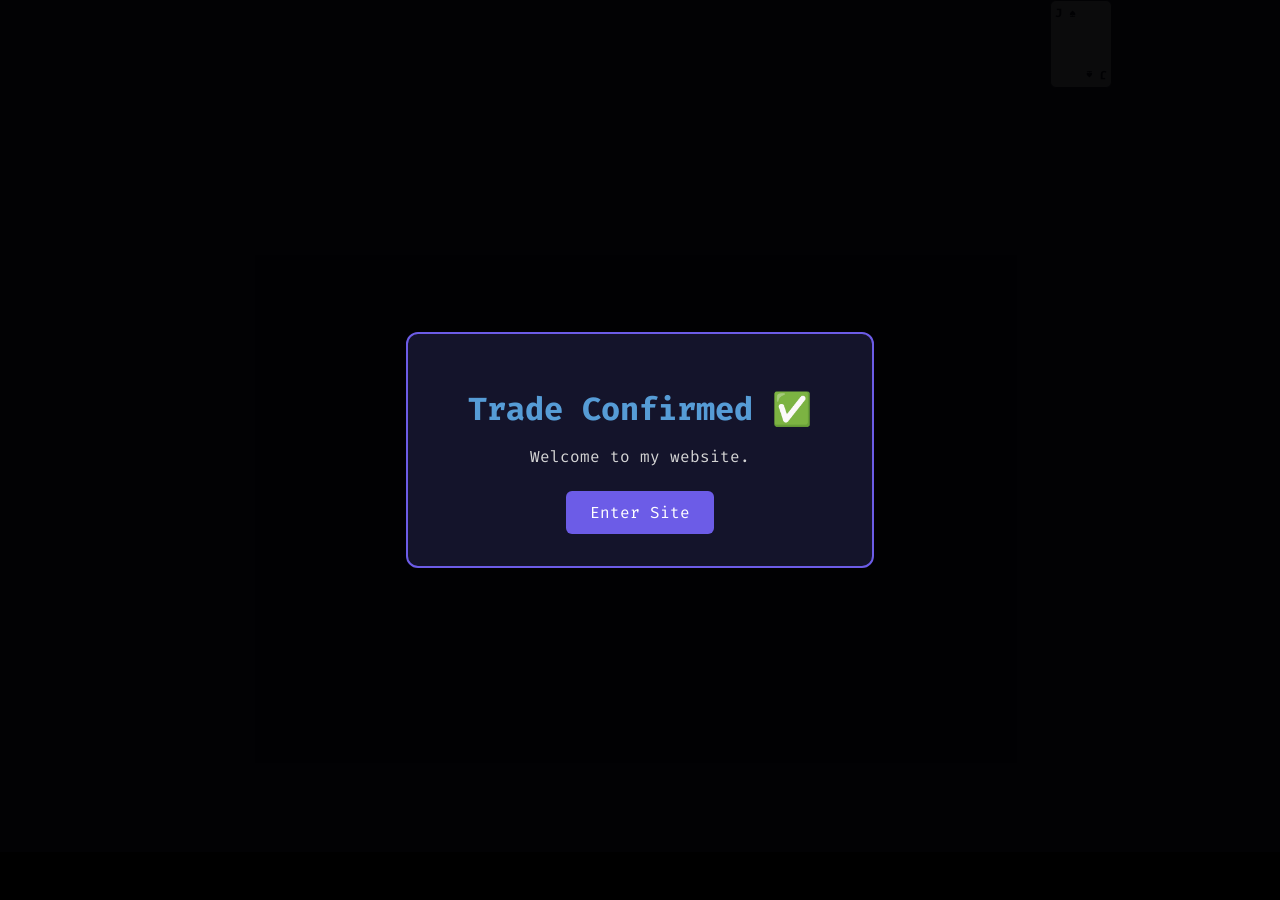
==== index.html @ 977eee51 "iter_chat" ====
<!DOCTYPE html>
<html lang="en">
<head>
  <meta charset="UTF-8">
  <meta name="viewport" content="width=device-width, initial-scale=1.0">
  <title>Rishabh Ghosh</title>

  <!-- VS Code Font -->
  <link href="https://fonts.googleapis.com/css2?family=Fira+Code:wght@400;600&display=swap" rel="stylesheet">

  <style>
    body {
      margin: 0;
      font-family: 'Fira Code', monospace; /* VS Code coding font */
      background-color: #0d0d1a;
      color: #d4d4d4; /* VS Code default text */
      overflow: hidden;
      padding-bottom: 4rem;
    }

    /* Floating cards */
    .card {
      position: absolute;
      display: flex;
      width: 60px;
      aspect-ratio: 0.7/1;
      background: #fff;
      border-radius: 6px;
      border: 1px solid #1c1a1d;
      align-items: center;
      justify-content: center;
      font-size: 14px;
      font-weight: bold;
      text-align: center;
      opacity: 0.25; /* faint but visible */
      animation: floatUp linear infinite;
      color: black;
    }

    .card::before {
      content: attr(data-value) " " attr(data-suit);
      position: absolute;
      top: 4px;
      left: 4px;
      font-size: 12px;
    }

    .card::after {
      content: attr(data-value) " " attr(data-suit);
      position: absolute;
      bottom: 4px;
      right: 4px;
      font-size: 12px;
      transform: rotate(180deg);
    }

    .core::before {
      content: attr(data-suit);
      font-size: 20px;
    }

    .card[data-suit="♥"],
    .card[data-suit="♦"] { color: red; }
    .card[data-suit="♠"],
    .card[data-suit="♣"] { color: black; }

    @keyframes floatUp {
      from { transform: translateY(110vh) rotate(0deg); }
      to { transform: translateY(-120vh) rotate(360deg); }
    }

    /* Modal */
    .modal {
      position: fixed;
      top: 0; left: 0;
      width: 100%; height: 100%;
      background: rgba(0,0,0,0.85);
      display: flex;
      align-items: center;
      justify-content: center;
      animation: fadeIn 1s ease forwards;
      z-index: 10;
      font-family: 'Fira Code', monospace;
    }
    .modal-content {
      background: #14142b;
      border: 2px solid #6c5ce7;
      border-radius: 12px;
      padding: 2rem;
      text-align: center;
      width: 400px;
      max-width: 90%;
      transform: scale(0.8);
      animation: popUp 0.6s ease forwards;
    }
    .modal-content h1 { color: #569cd6; margin-bottom: 0.5rem; } /* VS Code keyword blue */
    .modal-content p { color: #d4d4d4; margin-bottom: 1.5rem; }
    .btn {
      padding: 0.7rem 1.5rem;
      background: #6c5ce7;
      color: #fff;
      border: none;
      border-radius: 6px;
      cursor: pointer;
      font-size: 1rem;
      transition: background 0.3s ease;
      font-family: 'Fira Code', monospace;
    }
    .btn:hover { background: #8e44ad; }

    @keyframes fadeIn { from { opacity: 0; } to { opacity: 1; } }
    @keyframes popUp { from { opacity: 0; transform: scale(0.8);} to { opacity: 1; transform: scale(1);} }
    .hidden { display: none; }

    /* Main */
    #main {
      display: none;
      padding: 4rem 2rem 2rem;
      font-size: 1.3rem;
      font-weight: 500;
      line-height: 1.6;
      font-family: 'Fira Code', monospace;
      color: #d4d4d4;
    }

    /* Bloomberg-style command bar */
    #command-bar {
      position: fixed;
      top: 0; left: 0;
      width: 100%;
      background: #111;
      border-bottom: 2px solid #6c5ce7;
      color: #0f0;
      font-family: 'Fira Code', monospace;
      font-size: 1.1rem;
      padding: 0.5rem 1rem;
      display: none;
      z-index: 30;
    }
    #command-bar span.cursor {
      display: inline-block;
      width: 8px;
      background: #0f0;
      animation: blink 1s infinite;
      margin-left: 2px;
    }
    @keyframes blink { 0% { opacity: 1; } 50% { opacity: 0; } 100% { opacity: 1; } }

    /* Clock */
    #clock {
      position: fixed;
      top: 0.5rem;
      right: 1rem;
      font-family: 'Fira Code', monospace;
      font-size: 1rem;
      color: #0f0;
      z-index: 40;
      display: none;
    }

    /* Page views */
    #views {
      position: fixed;
      top: 2rem;
      right: 1rem;
      font-family: 'Fira Code', monospace;
      font-size: 0.9rem;
      color: #6c5ce7;
      z-index: 40;
      display: none;
    }

    /* Ticker */
    @keyframes ticker {
      0% { transform: translate3d(0, 0, 0); }
      100% { transform: translate3d(-100%, 0, 0); }
    }
    .ticker-wrap {
      position: fixed;
      bottom: 0;
      width: 100%;
      overflow: hidden;
      height: 3rem;
      background-color: rgba(0,0,0,0.9);
      padding-left: 100%;
      box-sizing: content-box;
      z-index: 20;
      font-family: 'Orbitron', sans-serif;
    }
    .ticker {
      display: inline-block;
      height: 3rem;
      line-height: 3rem;
      white-space: nowrap;
      padding-right: 100%;
      box-sizing: content-box;
      animation: ticker 30s linear infinite;
    }
    .ticker__item {
      display: inline-block;
      padding: 0 2rem;
      font-size: 1.2rem;
      color: orange; /* Bloomberg orange */
    }
    .up { color: #00ff88; }
    .down { color: #ff4444; }
  </style>
</head>
<body>

  <!-- Floating cards -->
  <div id="background"></div>

  <!-- Modal -->
  <div id="welcomeModal" class="modal">
    <div class="modal-content">
      <h1>Trade Confirmed ✅</h1>
      <p>Welcome to my website.</p>
      <button class="btn" onclick="enterSite()">Enter Site</button>
    </div>
  </div>

  <!-- Bloomberg-style command bar -->
  <div id="command-bar">
    <span id="command-text"></span><span class="cursor"></span>
  </div>

  <!-- Clock -->
  <div id="clock"></div>

  <!-- Page views -->
  <div id="views"></div>

  <!-- Main -->
  <div id="main">
    <p>Hi! My name is Rishabh Ghosh. I graduated from Harvard University in 2025, where I studied Mathematics.</p>
    <p>I've worked in finance for a good amount of time. I worked on tax credits at JP Morgan, and then as a quant at Jane Street and IMC Trading.</p>
    <button class="btn" onclick="goAbout()">About</button>
  </div>

  <!-- Ticker -->
  <div class="ticker-wrap">
    <div class="ticker" id="ticker"></div>
  </div>

  <script>
    // Floating cards on right 20%
    const background = document.getElementById('background');
    const suits = ["♥","♠","♦","♣"];
    const values = ["A","2","3","4","5","6","7","8","9","10","J","Q","K"];

    function random(min, max) { return Math.floor(Math.random() * (max - min + 1)) + min; }

    function createCard() {
      const el = document.createElement('span');
      el.className = "card";
      const suit = suits[random(0, suits.length-1)];
      const val = values[random(0, values.length-1)];
      el.setAttribute("data-value", val);
      el.setAttribute("data-suit", suit);
      el.innerHTML = `<div class="core"></div>`;
      el.style.left = random(80, 100) + "vw"; // only in rightmost 20%
      el.style.animationDuration = random(12, 25) + "s";
      background.appendChild(el);
      setTimeout(() => el.remove(), 26000);
    }
    setInterval(createCard, 1500);

    // Modal logic
    function enterSite() {
      document.getElementById('welcomeModal').classList.add('hidden');
      document.body.style.overflow = 'auto';
      document.getElementById('main').style.display = 'block';
      document.getElementById('command-bar').style.display = 'block';
      document.getElementById('clock').style.display = 'block';
      document.getElementById('views').style.display = 'block';
    }

    // Fallback tickers
    const fallbackTickers = [
      {sym: "TD", price: 85.20, change: +0.34},
      {sym: "BABA", price: 72.15, change: -1.12},
      {sym: "GAP", price: 18.45, change: +0.20},
      {sym: "ZS", price: 170.80, change: +2.10},
      {sym: "GOOG", price: 142.50, change: +0.50},
      {sym: "TSLA", price: 255.20, change: -5.30},
      {sym: "IBIT", price: 29.10, change: +0.15},
      {sym: "MSTR", price: 690.50, change: +12.40},
      {sym: "BBAI", price: 3.25, change: -0.05},
      {sym: "AMZN", price: 142.80, change: +1.25},
      {sym: "DELL", price: 65.40, change: +0.40},
      {sym: "CRM", price: 225.75, change: -3.12},
    ];

    function renderTicker(data) {
      const tickerDiv = document.getElementById("ticker");
      tickerDiv.innerHTML = "";
      data.forEach(stock => {
        const el = document.createElement("div");
        el.className = "ticker__item " + (stock.change >= 0 ? "up" : "down");
        const arrow = stock.change >= 0 ? "▲" : "▼";
        el.textContent = `${stock.sym} ${stock.price.toFixed(2)} ${arrow} (${stock.change.toFixed(2)})`;
        tickerDiv.appendChild(el);
      });
    }

    renderTicker(fallbackTickers);

    // Bloomberg-style command bar typing
    function goAbout() {
      const text = "RISHABH US DES";
      const cmd = document.getElementById("command-text");
      cmd.innerHTML = "";
      let i = 0;
      const interval = setInterval(() => {
        cmd.innerHTML += text[i];
        i++;
        if (i >= text.length) {
          clearInterval(interval);
          setTimeout(() => window.location.href = "https://www.linkedin.com/in/rishabh-ghosh-4b4b351aa", 800);
        }
      }, 120);
    }

    // Live Clock
    function updateClock() {
      const now = new Date();
      const time = now.toLocaleTimeString('en-US', { hour12: false });
      document.getElementById('clock').textContent = time;
    }
    setInterval(updateClock, 1000);
    updateClock();

    // Page Views using countapi
    fetch("https://api.countapi.xyz/hit/rishabh-ghosh.github.io/views")
      .then(res => res.json())
      .then(res => {
        document.getElementById("views").textContent = "Views: " + res.value;
      });
  </script>
</body>
</html>
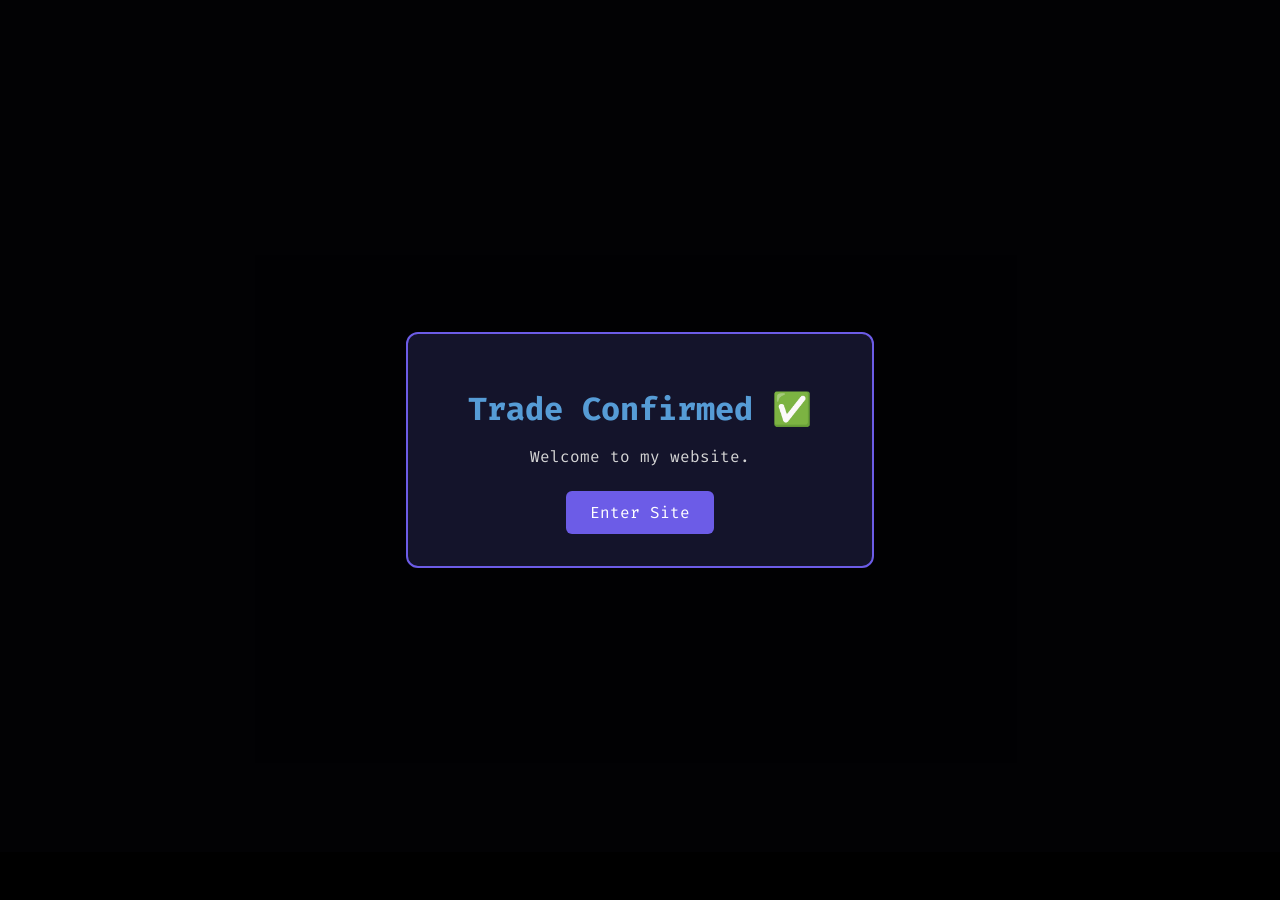
==== commit ed8d1340: "hack" ====
--- a/index.html
+++ b/index.html
@@ -290,6 +290,9 @@
       {sym: "AMZN", price: 142.80, change: +1.25},
       {sym: "DELL", price: 65.40, change: +0.40},
       {sym: "CRM", price: 225.75, change: -3.12},
+      {sym: "SOGP", price: 16.10, change: +4.15},
+      {sym: "UVIX", price: 10.50, change: -2.40},
+
     ];
 
     function renderTicker(data) {
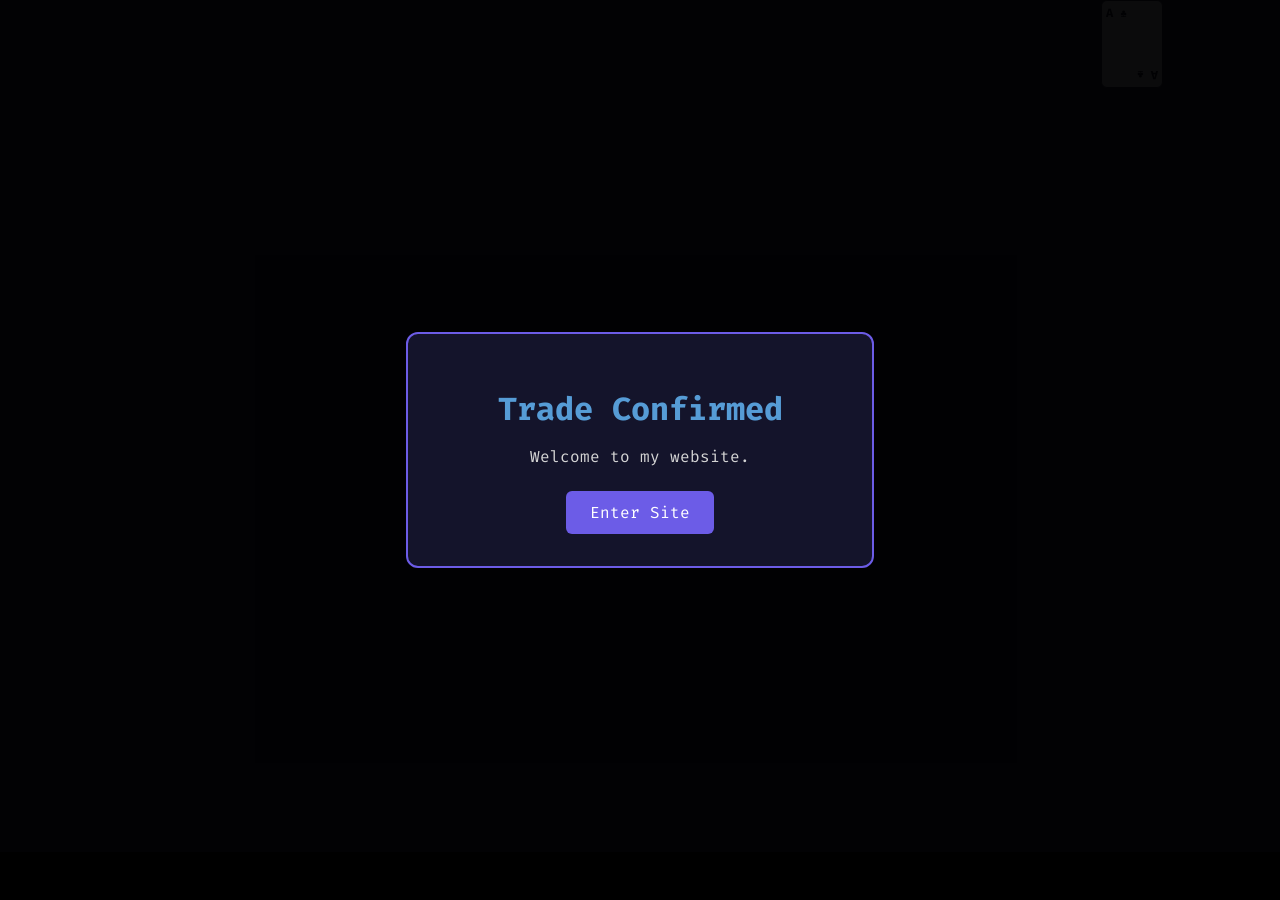
==== commit a39b611b: "ops" ====
--- a/index.html
+++ b/index.html
@@ -214,7 +214,7 @@
   <!-- Modal -->
   <div id="welcomeModal" class="modal">
     <div class="modal-content">
-      <h1>Trade Confirmed ✅</h1>
+      <h1>Trade Confirmed </h1>
       <p>Welcome to my website.</p>
       <button class="btn" onclick="enterSite()">Enter Site</button>
     </div>
@@ -277,37 +277,48 @@
     }
 
     // Fallback tickers
-    const fallbackTickers = [
-      {sym: "TD", price: 85.20, change: +0.34},
-      {sym: "BABA", price: 72.15, change: -1.12},
-      {sym: "GAP", price: 18.45, change: +0.20},
-      {sym: "ZS", price: 170.80, change: +2.10},
-      {sym: "GOOG", price: 142.50, change: +0.50},
-      {sym: "TSLA", price: 255.20, change: -5.30},
-      {sym: "IBIT", price: 29.10, change: +0.15},
-      {sym: "MSTR", price: 690.50, change: +12.40},
-      {sym: "BBAI", price: 3.25, change: -0.05},
-      {sym: "AMZN", price: 142.80, change: +1.25},
-      {sym: "DELL", price: 65.40, change: +0.40},
-      {sym: "CRM", price: 225.75, change: -3.12},
-      {sym: "SOGP", price: 16.10, change: +4.15},
-      {sym: "UVIX", price: 10.50, change: -2.40},
-
-    ];
-
-    function renderTicker(data) {
-      const tickerDiv = document.getElementById("ticker");
-      tickerDiv.innerHTML = "";
-      data.forEach(stock => {
-        const el = document.createElement("div");
-        el.className = "ticker__item " + (stock.change >= 0 ? "up" : "down");
-        const arrow = stock.change >= 0 ? "▲" : "▼";
-        el.textContent = `${stock.sym} ${stock.price.toFixed(2)} ${arrow} (${stock.change.toFixed(2)})`;
-        tickerDiv.appendChild(el);
-      });
-    }
-
-    renderTicker(fallbackTickers);
+// Render ticker
+  function renderTicker(data) {
+    const tickerDiv = document.getElementById("ticker");
+    tickerDiv.innerHTML = "";
+    data.forEach(item => {
+      const el = document.createElement("div");
+      el.className = "ticker__item " + (item.includes("▲") ? "up" : item.includes("▼") ? "down" : "");
+      el.textContent = item;
+      tickerDiv.appendChild(el);
+    });
+  }
+
+  // Try fetching live prices.json
+  fetch("docs/prices.json")
+    .then(res => {
+      if (!res.ok) throw new Error("Network error");
+      return res.json();
+    })
+    .then(json => {
+      renderTicker(json.prices);
+      console.log("Loaded live prices:", json);
+    })
+    .catch(err => {
+      console.warn("Falling back to hardcoded tickers:", err);
+      const fallbackTickers = [
+        "TD 85.20 ▲",
+        "BABA 72.15 ▼",
+        "GAP 18.45 ▲",
+        "ZS 170.80 ▲",
+        "GOOG 142.50 ▲",
+        "TSLA 255.20 ▼",
+        "IBIT 29.10 ▲",
+        "MSTR 690.50 ▲",
+        "BBAI 3.25 ▼",
+        "AMZN 142.80 ▲",
+        "DELL 65.40 ▲",
+        "CRM 225.75 ▼",
+        "SOGP 16.10 ▲",
+        "UVIX 10.50 ▼",
+      ];
+      renderTicker(fallbackTickers);
+    });
 
     // Bloomberg-style command bar typing
     function goAbout() {
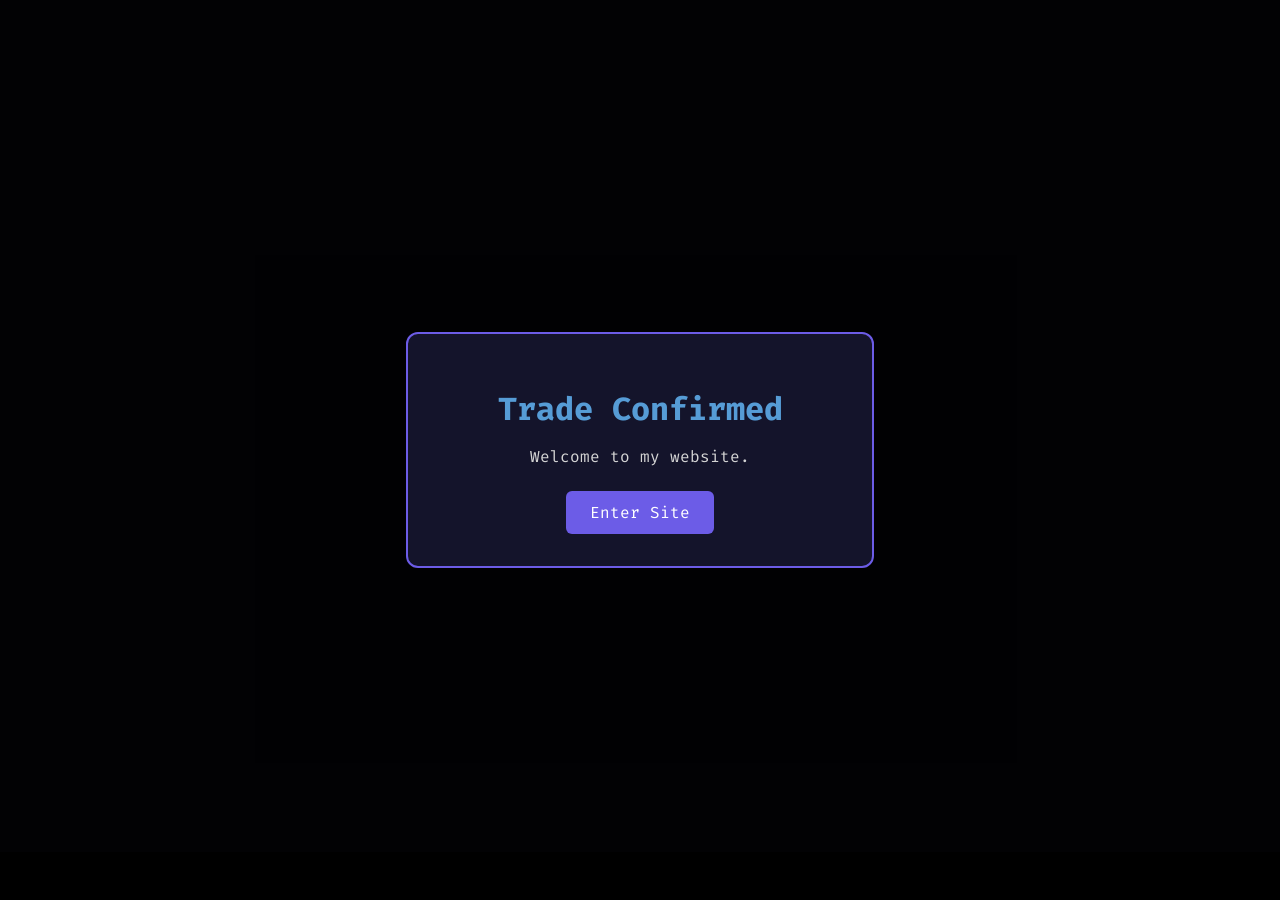
==== commit 84aa47a7: "fixes_speed" ====
--- a/index.html
+++ b/index.html
@@ -194,7 +194,7 @@
       white-space: nowrap;
       padding-right: 100%;
       box-sizing: content-box;
-      animation: ticker 30s linear infinite;
+      animation: ticker 90s linear infinite;
     }
     .ticker__item {
       display: inline-block;
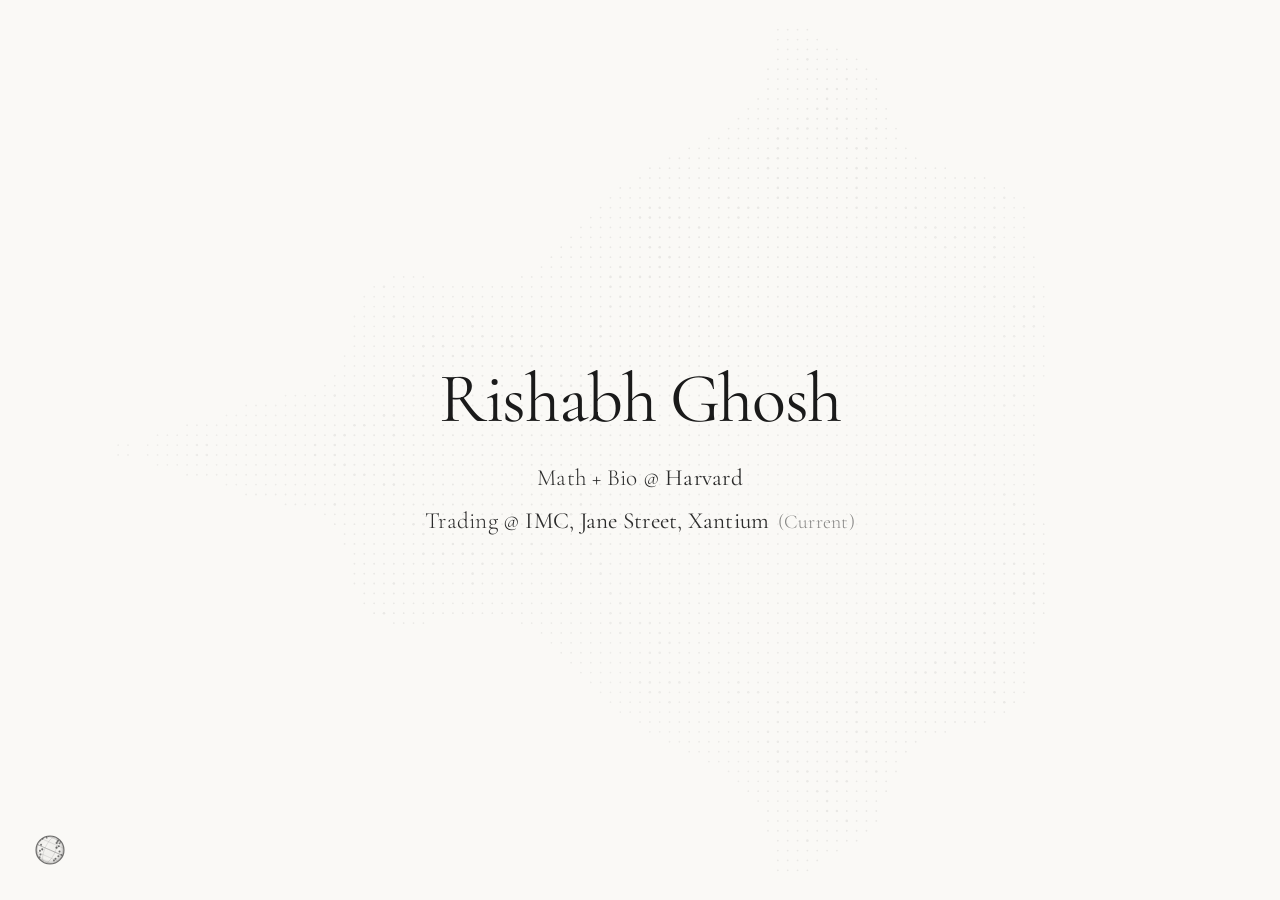
==== commit bada7130: "Deploy minimalist personal website to root" ====
--- a/index.html
+++ b/index.html
@@ -1,356 +1,61 @@
 <!DOCTYPE html>
 <html lang="en">
 <head>
-  <meta charset="UTF-8">
-  <meta name="viewport" content="width=device-width, initial-scale=1.0">
-  <title>Rishabh Ghosh</title>
+    <meta charset="UTF-8">
+    <meta name="viewport" content="width=device-width, initial-scale=1.0">
+    <title>Rishabh Ghosh</title>
 
-  <!-- VS Code Font -->
-  <link href="https://fonts.googleapis.com/css2?family=Fira+Code:wght@400;600&display=swap" rel="stylesheet">
+    <!-- SEO Meta Tags -->
+    <meta name="description" content="Personal website of Rishabh Ghosh. Math + Bio @ Harvard | Trading at Xantium, Jane Street, IMC.">
+    <meta name="keywords" content="Rishabh Ghosh, Harvard, Quantitative Trading, Math, Biology, Xantium, Jane Street, IMC">
+    <meta name="author" content="Rishabh Ghosh">
+    <meta property="og:title" content="Rishabh Ghosh">
+    <meta property="og:description" content="Math + Bio @ Harvard | Trading at Xantium, Jane Street, IMC">
+    <meta property="og:type" content="website">
 
-  <style>
-    body {
-      margin: 0;
-      font-family: 'Fira Code', monospace; /* VS Code coding font */
-      background-color: #0d0d1a;
-      color: #d4d4d4; /* VS Code default text */
-      overflow: hidden;
-      padding-bottom: 4rem;
-    }
+    <!-- Google Fonts: Cormorant Garamond (Serif) -->
+    <link rel="preconnect" href="https://fonts.googleapis.com">
+    <link rel="preconnect" href="https://fonts.gstatic.com" crossorigin>
+    <link href="https://fonts.googleapis.com/css2?family=Cormorant+Garamond:ital,wght@0,300;0,400;0,500;0,600;1,300;1,400&display=swap" rel="stylesheet">
 
-    /* Floating cards */
-    .card {
-      position: absolute;
-      display: flex;
-      width: 60px;
-      aspect-ratio: 0.7/1;
-      background: #fff;
-      border-radius: 6px;
-      border: 1px solid #1c1a1d;
-      align-items: center;
-      justify-content: center;
-      font-size: 14px;
-      font-weight: bold;
-      text-align: center;
-      opacity: 0.25; /* faint but visible */
-      animation: floatUp linear infinite;
-      color: black;
-    }
-
-    .card::before {
-      content: attr(data-value) " " attr(data-suit);
-      position: absolute;
-      top: 4px;
-      left: 4px;
-      font-size: 12px;
-    }
-
-    .card::after {
-      content: attr(data-value) " " attr(data-suit);
-      position: absolute;
-      bottom: 4px;
-      right: 4px;
-      font-size: 12px;
-      transform: rotate(180deg);
-    }
-
-    .core::before {
-      content: attr(data-suit);
-      font-size: 20px;
-    }
-
-    .card[data-suit="♥"],
-    .card[data-suit="♦"] { color: red; }
-    .card[data-suit="♠"],
-    .card[data-suit="♣"] { color: black; }
-
-    @keyframes floatUp {
-      from { transform: translateY(110vh) rotate(0deg); }
-      to { transform: translateY(-120vh) rotate(360deg); }
-    }
-
-    /* Modal */
-    .modal {
-      position: fixed;
-      top: 0; left: 0;
-      width: 100%; height: 100%;
-      background: rgba(0,0,0,0.85);
-      display: flex;
-      align-items: center;
-      justify-content: center;
-      animation: fadeIn 1s ease forwards;
-      z-index: 10;
-      font-family: 'Fira Code', monospace;
-    }
-    .modal-content {
-      background: #14142b;
-      border: 2px solid #6c5ce7;
-      border-radius: 12px;
-      padding: 2rem;
-      text-align: center;
-      width: 400px;
-      max-width: 90%;
-      transform: scale(0.8);
-      animation: popUp 0.6s ease forwards;
-    }
-    .modal-content h1 { color: #569cd6; margin-bottom: 0.5rem; } /* VS Code keyword blue */
-    .modal-content p { color: #d4d4d4; margin-bottom: 1.5rem; }
-    .btn {
-      padding: 0.7rem 1.5rem;
-      background: #6c5ce7;
-      color: #fff;
-      border: none;
-      border-radius: 6px;
-      cursor: pointer;
-      font-size: 1rem;
-      transition: background 0.3s ease;
-      font-family: 'Fira Code', monospace;
-    }
-    .btn:hover { background: #8e44ad; }
-
-    @keyframes fadeIn { from { opacity: 0; } to { opacity: 1; } }
-    @keyframes popUp { from { opacity: 0; transform: scale(0.8);} to { opacity: 1; transform: scale(1);} }
-    .hidden { display: none; }
-
-    /* Main */
-    #main {
-      display: none;
-      padding: 4rem 2rem 2rem;
-      font-size: 1.3rem;
-      font-weight: 500;
-      line-height: 1.6;
-      font-family: 'Fira Code', monospace;
-      color: #d4d4d4;
-    }
-
-    /* Bloomberg-style command bar */
-    #command-bar {
-      position: fixed;
-      top: 0; left: 0;
-      width: 100%;
-      background: #111;
-      border-bottom: 2px solid #6c5ce7;
-      color: #0f0;
-      font-family: 'Fira Code', monospace;
-      font-size: 1.1rem;
-      padding: 0.5rem 1rem;
-      display: none;
-      z-index: 30;
-    }
-    #command-bar span.cursor {
-      display: inline-block;
-      width: 8px;
-      background: #0f0;
-      animation: blink 1s infinite;
-      margin-left: 2px;
-    }
-    @keyframes blink { 0% { opacity: 1; } 50% { opacity: 0; } 100% { opacity: 1; } }
-
-    /* Clock */
-    #clock {
-      position: fixed;
-      top: 0.5rem;
-      right: 1rem;
-      font-family: 'Fira Code', monospace;
-      font-size: 1rem;
-      color: #0f0;
-      z-index: 40;
-      display: none;
-    }
-
-    /* Page views */
-    #views {
-      position: fixed;
-      top: 2rem;
-      right: 1rem;
-      font-family: 'Fira Code', monospace;
-      font-size: 0.9rem;
-      color: #6c5ce7;
-      z-index: 40;
-      display: none;
-    }
-
-    /* Ticker */
-    @keyframes ticker {
-      0% { transform: translate3d(0, 0, 0); }
-      100% { transform: translate3d(-100%, 0, 0); }
-    }
-    .ticker-wrap {
-      position: fixed;
-      bottom: 0;
-      width: 100%;
-      overflow: hidden;
-      height: 3rem;
-      background-color: rgba(0,0,0,0.9);
-      padding-left: 100%;
-      box-sizing: content-box;
-      z-index: 20;
-      font-family: 'Orbitron', sans-serif;
-    }
-    .ticker {
-      display: inline-block;
-      height: 3rem;
-      line-height: 3rem;
-      white-space: nowrap;
-      padding-right: 100%;
-      box-sizing: content-box;
-      animation: ticker 90s linear infinite;
-    }
-    .ticker__item {
-      display: inline-block;
-      padding: 0 2rem;
-      font-size: 1.2rem;
-      color: orange; /* Bloomberg orange */
-    }
-    .up { color: #00ff88; }
-    .down { color: #ff4444; }
-  </style>
+    <!-- CSS -->
+    <link rel="stylesheet" href="style.css">
 </head>
 <body>
+    <!-- Mandelbrot Set Interactive Canvas -->
+    <canvas id="mandelbrot-canvas"></canvas>
 
-  <!-- Floating cards -->
-  <div id="background"></div>
+    <!-- Centered Minimalist Content -->
+    <main class="container">
+        <div class="content">
+            <h1 class="name">
+                <a href="https://www.linkedin.com/in/rishabh-ghosh-4b4b351aa" target="_blank" rel="noopener noreferrer" id="linkedin-link">Rishabh Ghosh</a>
+            </h1>
+            
+            <div class="subtitle">
+                <p class="bio-line">
+                    <span class="hover-phrase" id="math-bio-hover">Math + Bio</span> @ 
+                    <a href="https://www.harvard.edu" target="_blank" rel="noopener noreferrer" class="corp-link">Harvard</a>
+                </p>
+                <p class="trading-line">
+                    Trading @ 
+                    <a href="https://www.imc.com" target="_blank" rel="noopener noreferrer" class="corp-link" id="imc-hover">IMC</a>, 
+                    <a href="https://www.janestreet.com" target="_blank" rel="noopener noreferrer" class="corp-link" id="jane-street-hover">Jane Street</a>, 
+                    <a href="https://www.xantium.com" target="_blank" rel="noopener noreferrer" class="corp-link" id="xantium-hover">Xantium</a>
+                    <span class="current-badge">(Current)</span>
+                </p>
+            </div>
+        </div>
+    </main>
 
-  <!-- Modal -->
-  <div id="welcomeModal" class="modal">
-    <div class="modal-content">
-      <h1>Trade Confirmed </h1>
-      <p>Welcome to my website.</p>
-      <button class="btn" onclick="enterSite()">Enter Site</button>
-    </div>
-  </div>
+    <!-- Bottom Left Globe Widget -->
+    <a href="https://rishabh-ghosh.github.io/satguessr/" target="_blank" rel="noopener noreferrer" class="globe-link" title="SatGuessr Game" aria-label="Play SatGuessr">
+        <div class="globe-container">
+            <canvas id="globe-canvas" width="36" height="36"></canvas>
+        </div>
+        <span class="globe-tooltip">SatGuessr ↗</span>
+    </a>
 
-  <!-- Bloomberg-style command bar -->
-  <div id="command-bar">
-    <span id="command-text"></span><span class="cursor"></span>
-  </div>
-
-  <!-- Clock -->
-  <div id="clock"></div>
-
-  <!-- Page views -->
-  <div id="views"></div>
-
-  <!-- Main -->
-  <div id="main">
-    <p>Hi! My name is Rishabh Ghosh. I graduated from Harvard University in 2025, where I studied Mathematics.</p>
-    <p>I've worked in finance for a good amount of time. I worked on tax credits at JP Morgan, and then as a quant at Jane Street and IMC Trading.</p>
-    <button class="btn" onclick="goAbout()">About</button>
-  </div>
-
-  <!-- Ticker -->
-  <div class="ticker-wrap">
-    <div class="ticker" id="ticker"></div>
-  </div>
-
-  <script>
-    // Floating cards on right 20%
-    const background = document.getElementById('background');
-    const suits = ["♥","♠","♦","♣"];
-    const values = ["A","2","3","4","5","6","7","8","9","10","J","Q","K"];
-
-    function random(min, max) { return Math.floor(Math.random() * (max - min + 1)) + min; }
-
-    function createCard() {
-      const el = document.createElement('span');
-      el.className = "card";
-      const suit = suits[random(0, suits.length-1)];
-      const val = values[random(0, values.length-1)];
-      el.setAttribute("data-value", val);
-      el.setAttribute("data-suit", suit);
-      el.innerHTML = `<div class="core"></div>`;
-      el.style.left = random(80, 100) + "vw"; // only in rightmost 20%
-      el.style.animationDuration = random(12, 25) + "s";
-      background.appendChild(el);
-      setTimeout(() => el.remove(), 26000);
-    }
-    setInterval(createCard, 1500);
-
-    // Modal logic
-    function enterSite() {
-      document.getElementById('welcomeModal').classList.add('hidden');
-      document.body.style.overflow = 'auto';
-      document.getElementById('main').style.display = 'block';
-      document.getElementById('command-bar').style.display = 'block';
-      document.getElementById('clock').style.display = 'block';
-      document.getElementById('views').style.display = 'block';
-    }
-
-    // Fallback tickers
-// Render ticker
-  function renderTicker(data) {
-    const tickerDiv = document.getElementById("ticker");
-    tickerDiv.innerHTML = "";
-    data.forEach(item => {
-      const el = document.createElement("div");
-      el.className = "ticker__item " + (item.includes("▲") ? "up" : item.includes("▼") ? "down" : "");
-      el.textContent = item;
-      tickerDiv.appendChild(el);
-    });
-  }
-
-  // Try fetching live prices.json
-  fetch("docs/prices.json")
-    .then(res => {
-      if (!res.ok) throw new Error("Network error");
-      return res.json();
-    })
-    .then(json => {
-      renderTicker(json.prices);
-      console.log("Loaded live prices:", json);
-    })
-    .catch(err => {
-      console.warn("Falling back to hardcoded tickers:", err);
-      const fallbackTickers = [
-        "TD 85.20 ▲",
-        "BABA 72.15 ▼",
-        "GAP 18.45 ▲",
-        "ZS 170.80 ▲",
-        "GOOG 142.50 ▲",
-        "TSLA 255.20 ▼",
-        "IBIT 29.10 ▲",
-        "MSTR 690.50 ▲",
-        "BBAI 3.25 ▼",
-        "AMZN 142.80 ▲",
-        "DELL 65.40 ▲",
-        "CRM 225.75 ▼",
-        "SOGP 16.10 ▲",
-        "UVIX 10.50 ▼",
-      ];
-      renderTicker(fallbackTickers);
-    });
-
-    // Bloomberg-style command bar typing
-    function goAbout() {
-      const text = "RISHABH US DES";
-      const cmd = document.getElementById("command-text");
-      cmd.innerHTML = "";
-      let i = 0;
-      const interval = setInterval(() => {
-        cmd.innerHTML += text[i];
-        i++;
-        if (i >= text.length) {
-          clearInterval(interval);
-          setTimeout(() => window.location.href = "https://www.linkedin.com/in/rishabh-ghosh-4b4b351aa", 800);
-        }
-      }, 120);
-    }
-
-    // Live Clock
-    function updateClock() {
-      const now = new Date();
-      const time = now.toLocaleTimeString('en-US', { hour12: false });
-      document.getElementById('clock').textContent = time;
-    }
-    setInterval(updateClock, 1000);
-    updateClock();
-
-    // Page Views using countapi
-    fetch("https://api.countapi.xyz/hit/rishabh-ghosh.github.io/views")
-      .then(res => res.json())
-      .then(res => {
-        document.getElementById("views").textContent = "Views: " + res.value;
-      });
-  </script>
+    <script src="script.js"></script>
 </body>
 </html>
--- a/style.css
+++ b/style.css
@@ -0,0 +1,242 @@
+/* Design System & Reset */
+:root {
+    --bg-color: #faf9f6;
+    --text-color: #1a1a1a;
+    --link-hover-color: #666666;
+    --font-serif: 'Cormorant Garamond', 'Playfair Display', Georgia, 'Times New Roman', serif;
+    --transition-speed: 0.35s;
+}
+
+@media (prefers-color-scheme: dark) {
+    :root {
+        --bg-color: #0d0d0d;
+        --text-color: #f2f2f0;
+        --link-hover-color: #a0a0a0;
+    }
+}
+
+*, *::before, *::after {
+    box-sizing: border-box;
+    margin: 0;
+    padding: 0;
+}
+
+html, body {
+    width: 100%;
+    height: 100%;
+    background-color: var(--bg-color);
+    color: var(--text-color);
+    font-family: var(--font-serif);
+    -webkit-font-smoothing: antialiased;
+    -moz-osx-font-smoothing: grayscale;
+    overflow: hidden;
+}
+
+/* Fullscreen Centering Container */
+.container {
+    position: relative;
+    z-index: 10;
+    display: flex;
+    justify-content: center;
+    align-items: center;
+    min-height: 100vh;
+    padding: 2rem;
+    text-align: center;
+}
+
+.content {
+    display: flex;
+    flex-direction: column;
+    align-items: center;
+    gap: 1.2rem;
+    max-width: 650px;
+}
+
+/* Centered Serif Name */
+.name {
+    font-family: var(--font-serif);
+    font-size: clamp(2.5rem, 5.5vw, 5rem);
+    font-weight: 400;
+    letter-spacing: -0.02em;
+    line-height: 1.1;
+}
+
+/* Minimalist Link Styling */
+.name a {
+    color: var(--text-color);
+    text-decoration: none;
+    position: relative;
+    display: inline-block;
+    padding-bottom: 4px;
+    transition: color var(--transition-speed) ease, opacity var(--transition-speed) ease;
+}
+
+.name a::after {
+    content: '';
+    position: absolute;
+    width: 100%;
+    transform: scaleX(0);
+    height: 1px;
+    bottom: 0;
+    left: 0;
+    background-color: var(--text-color);
+    transform-origin: bottom right;
+    transition: transform var(--transition-speed) cubic-bezier(0.25, 1, 0.5, 1);
+}
+
+.name a:hover::after,
+.name a:focus-visible::after {
+    transform: scaleX(1);
+    transform-origin: bottom left;
+}
+
+.name a:hover {
+    color: var(--link-hover-color);
+}
+
+.name a:focus-visible,
+.corp-link:focus-visible {
+    outline: 2px solid var(--text-color);
+    outline-offset: 6px;
+    border-radius: 2px;
+}
+
+/* Hover Phrase for Math + Bio */
+.hover-phrase {
+    cursor: pointer;
+    position: relative;
+    padding-bottom: 2px;
+    transition: color var(--transition-speed) ease, opacity var(--transition-speed) ease;
+}
+
+.hover-phrase::after {
+    content: '';
+    position: absolute;
+    width: 100%;
+    transform: scaleX(0);
+    height: 1px;
+    bottom: 0;
+    left: 0;
+    background-color: var(--text-color);
+    transform-origin: bottom right;
+    transition: transform var(--transition-speed) cubic-bezier(0.25, 1, 0.5, 1);
+}
+
+.hover-phrase:hover::after {
+    transform: scaleX(1);
+    transform-origin: bottom left;
+}
+
+.hover-phrase:hover {
+    color: var(--link-hover-color);
+}
+
+/* Subtitle & Affiliations */
+.subtitle {
+    font-family: var(--font-serif);
+    font-size: clamp(1.15rem, 2.2vw, 1.45rem);
+    font-weight: 300;
+    line-height: 1.6;
+    letter-spacing: 0.01em;
+    display: flex;
+    flex-direction: column;
+    gap: 0.35rem;
+    opacity: 0.92;
+}
+
+.bio-line, .trading-line {
+    color: var(--text-color);
+}
+
+/* Corporate Links */
+.corp-link {
+    color: var(--text-color);
+    text-decoration: none;
+    font-weight: 400;
+    position: relative;
+    padding-bottom: 2px;
+    transition: color var(--transition-speed) ease, opacity var(--transition-speed) ease;
+}
+
+.corp-link::after {
+    content: '';
+    position: absolute;
+    width: 100%;
+    transform: scaleX(0);
+    height: 1px;
+    bottom: 0;
+    left: 0;
+    background-color: var(--text-color);
+    transform-origin: bottom right;
+    transition: transform var(--transition-speed) cubic-bezier(0.25, 1, 0.5, 1);
+}
+
+.corp-link:hover::after,
+.corp-link:focus-visible::after {
+    transform: scaleX(1);
+    transform-origin: bottom left;
+}
+
+.corp-link:hover {
+    color: var(--link-hover-color);
+}
+
+.current-badge {
+    font-size: 0.85em;
+    opacity: 0.55;
+    margin-left: 0.2rem;
+}
+
+/* Canvas Background */
+#mandelbrot-canvas {
+    position: fixed;
+    top: 0;
+    left: 0;
+    width: 100vw;
+    height: 100vh;
+    z-index: 1;
+    pointer-events: none;
+    opacity: 0.55;
+}
+
+/* Globe Widget (Bottom Left) */
+.globe-link {
+    position: fixed;
+    bottom: 2rem;
+    left: 2rem;
+    z-index: 20;
+    display: flex;
+    align-items: center;
+    gap: 0.5rem;
+    text-decoration: none;
+    color: var(--text-color);
+    opacity: 0.75;
+    transition: opacity 0.3s ease, transform 0.3s ease;
+}
+
+.globe-link:hover {
+    opacity: 1;
+    transform: scale(1.05);
+}
+
+.globe-container {
+    width: 36px;
+    height: 36px;
+    display: flex;
+    align-items: center;
+    justify-content: center;
+}
+
+.globe-tooltip {
+    font-family: var(--font-serif);
+    font-size: 0.9rem;
+    opacity: 0;
+    transform: translateX(-6px);
+    transition: opacity 0.3s ease, transform 0.3s ease;
+    white-space: nowrap;
+}
+
+.globe-link:hover .globe-tooltip {
+    opacity: 0.85;
+    transform: translateX(0);
+}
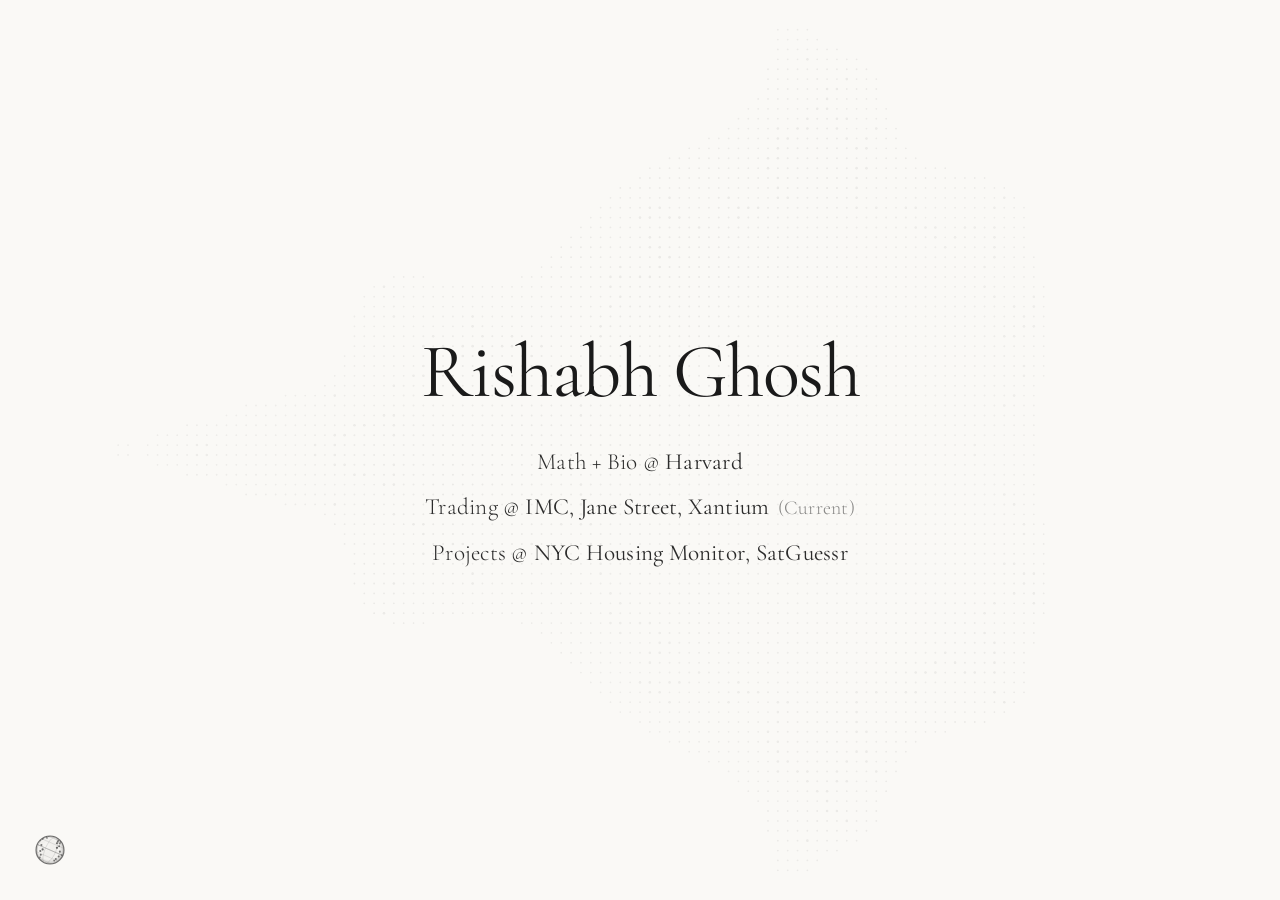
==== commit 5f0cd5a6: "Deploy minimalist NYC Housing Monitor application and link from homepage" ====
--- a/index.html
+++ b/index.html
@@ -44,6 +44,11 @@
                     <a href="https://www.xantium.com" target="_blank" rel="noopener noreferrer" class="corp-link" id="xantium-hover">Xantium</a>
                     <span class="current-badge">(Current)</span>
                 </p>
+                <p class="projects-line">
+                    Projects @ 
+                    <a href="housing-monitor/index.html" class="corp-link">NYC Housing Monitor</a>, 
+                    <a href="https://rishabh-ghosh.github.io/satguessr/" class="corp-link">SatGuessr</a>
+                </p>
             </div>
         </div>
     </main>
--- a/style.css
+++ b/style.css
@@ -23,13 +23,15 @@
 
 html, body {
     width: 100%;
-    height: 100%;
+    min-height: 100vh;
+    min-height: 100dvh;
     background-color: var(--bg-color);
     color: var(--text-color);
     font-family: var(--font-serif);
     -webkit-font-smoothing: antialiased;
     -moz-osx-font-smoothing: grayscale;
-    overflow: hidden;
+    overflow-x: hidden;
+    overflow-y: auto;
 }
 
 /* Fullscreen Centering Container */
@@ -40,7 +42,8 @@
     justify-content: center;
     align-items: center;
     min-height: 100vh;
-    padding: 2rem;
+    min-height: 100dvh;
+    padding: 2rem 1.5rem;
     text-align: center;
 }
 
@@ -48,17 +51,18 @@
     display: flex;
     flex-direction: column;
     align-items: center;
-    gap: 1.2rem;
+    gap: 1.4rem;
     max-width: 650px;
+    width: 100%;
 }
 
 /* Centered Serif Name */
 .name {
     font-family: var(--font-serif);
-    font-size: clamp(2.5rem, 5.5vw, 5rem);
+    font-size: clamp(2.4rem, 6vw, 4.8rem);
     font-weight: 400;
     letter-spacing: -0.02em;
-    line-height: 1.1;
+    line-height: 1.15;
 }
 
 /* Minimalist Link Styling */
@@ -134,18 +138,20 @@
 /* Subtitle & Affiliations */
 .subtitle {
     font-family: var(--font-serif);
-    font-size: clamp(1.15rem, 2.2vw, 1.45rem);
+    font-size: clamp(1.1rem, 2.4vw, 1.45rem);
     font-weight: 300;
-    line-height: 1.6;
+    line-height: 1.65;
     letter-spacing: 0.01em;
     display: flex;
     flex-direction: column;
-    gap: 0.35rem;
+    gap: 0.45rem;
     opacity: 0.92;
+    width: 100%;
 }
 
 .bio-line, .trading-line {
     color: var(--text-color);
+    word-break: break-word;
 }
 
 /* Corporate Links */
@@ -185,6 +191,7 @@
     font-size: 0.85em;
     opacity: 0.55;
     margin-left: 0.2rem;
+    white-space: nowrap;
 }
 
 /* Canvas Background */
@@ -194,6 +201,7 @@
     left: 0;
     width: 100vw;
     height: 100vh;
+    height: 100dvh;
     z-index: 1;
     pointer-events: none;
     opacity: 0.55;
@@ -240,3 +248,36 @@
     opacity: 0.85;
     transform: translateX(0);
 }
+
+/* Mobile Breakpoints & Responsive Enhancements */
+@media (max-width: 640px) {
+    .container {
+        padding: 2.5rem 1.25rem 5rem 1.25rem;
+    }
+
+    .content {
+        gap: 1.1rem;
+    }
+
+    .name {
+        font-size: clamp(2.1rem, 8.5vw, 3.2rem);
+        line-height: 1.2;
+    }
+
+    .subtitle {
+        font-size: clamp(1.05rem, 4.2vw, 1.22rem);
+        line-height: 1.7;
+        gap: 0.6rem;
+    }
+
+    .globe-link {
+        bottom: 1.25rem;
+        left: 1.25rem;
+    }
+
+    .globe-tooltip {
+        opacity: 0.65;
+        transform: translateX(0);
+        font-size: 0.82rem;
+    }
+}
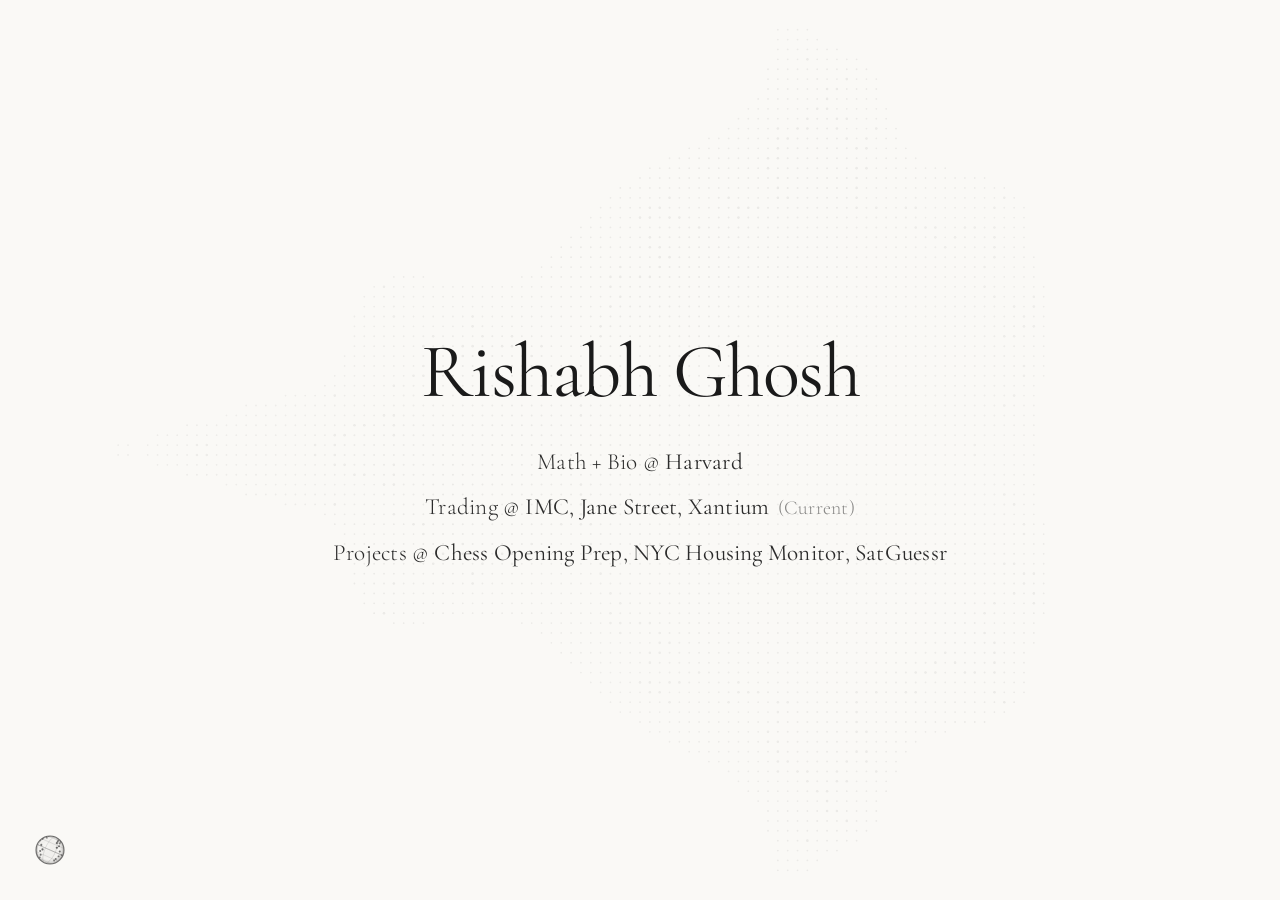
==== commit 766e6348: "Add Chess Opening Prep & Engine Analyzer application" ====
--- a/index.html
+++ b/index.html
@@ -46,6 +46,7 @@
                 </p>
                 <p class="projects-line">
                     Projects @ 
+                    <a href="chess-prep/index.html" class="corp-link">Chess Opening Prep</a>, 
                     <a href="housing-monitor/index.html" class="corp-link">NYC Housing Monitor</a>, 
                     <a href="https://rishabh-ghosh.github.io/satguessr/" class="corp-link">SatGuessr</a>
                 </p>
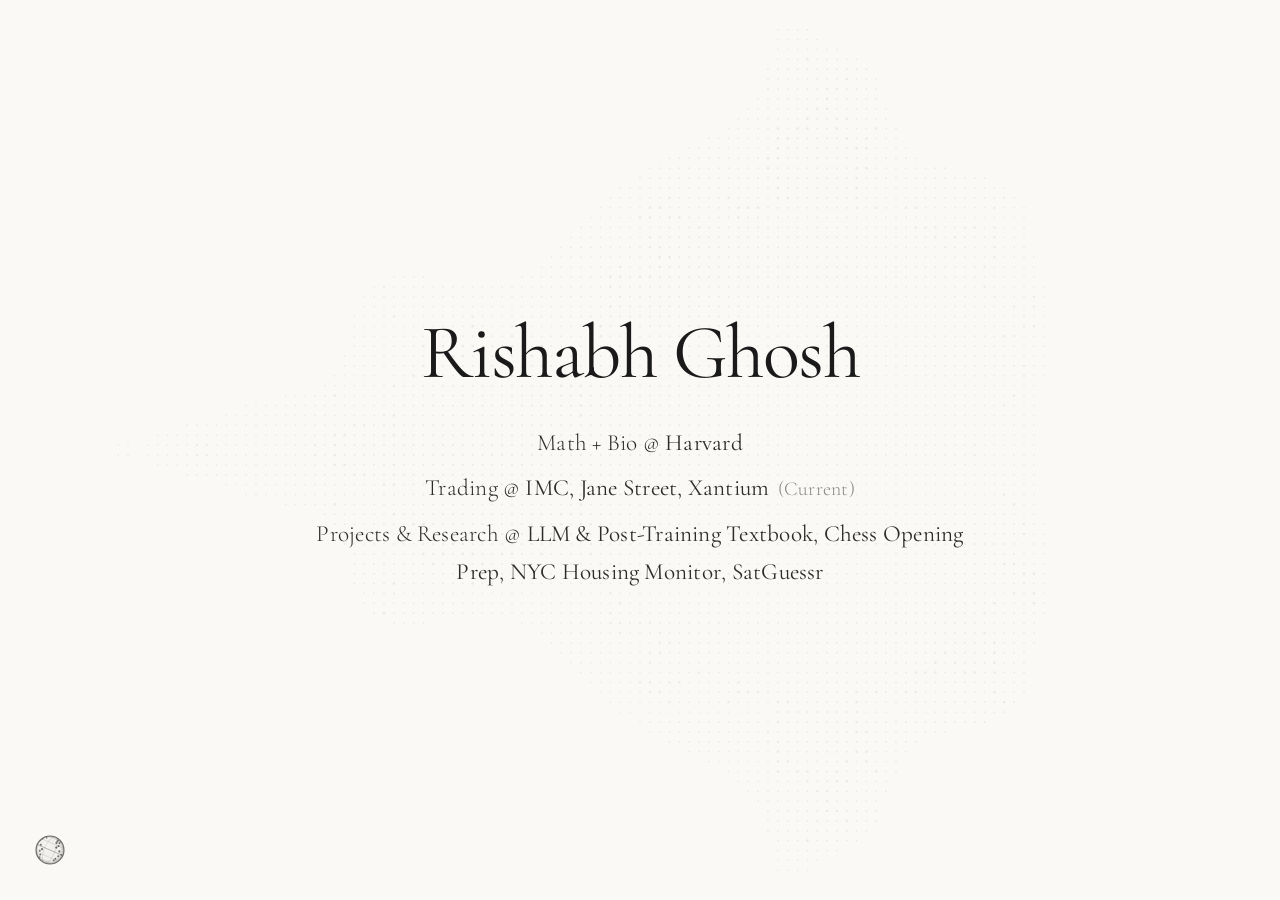
==== commit ac526c98: "feat: Add Deep Learning & LLM research textbook and memoirs (Chapters 1-8)" ====
--- a/index.html
+++ b/index.html
@@ -45,7 +45,8 @@
                     <span class="current-badge">(Current)</span>
                 </p>
                 <p class="projects-line">
-                    Projects @ 
+                    Projects & Research @ 
+                    <a href="textbook/index.html" class="corp-link">LLM & Post-Training Textbook</a>, 
                     <a href="chess-prep/index.html" class="corp-link">Chess Opening Prep</a>, 
                     <a href="housing-monitor/index.html" class="corp-link">NYC Housing Monitor</a>, 
                     <a href="https://rishabh-ghosh.github.io/satguessr/" class="corp-link">SatGuessr</a>
